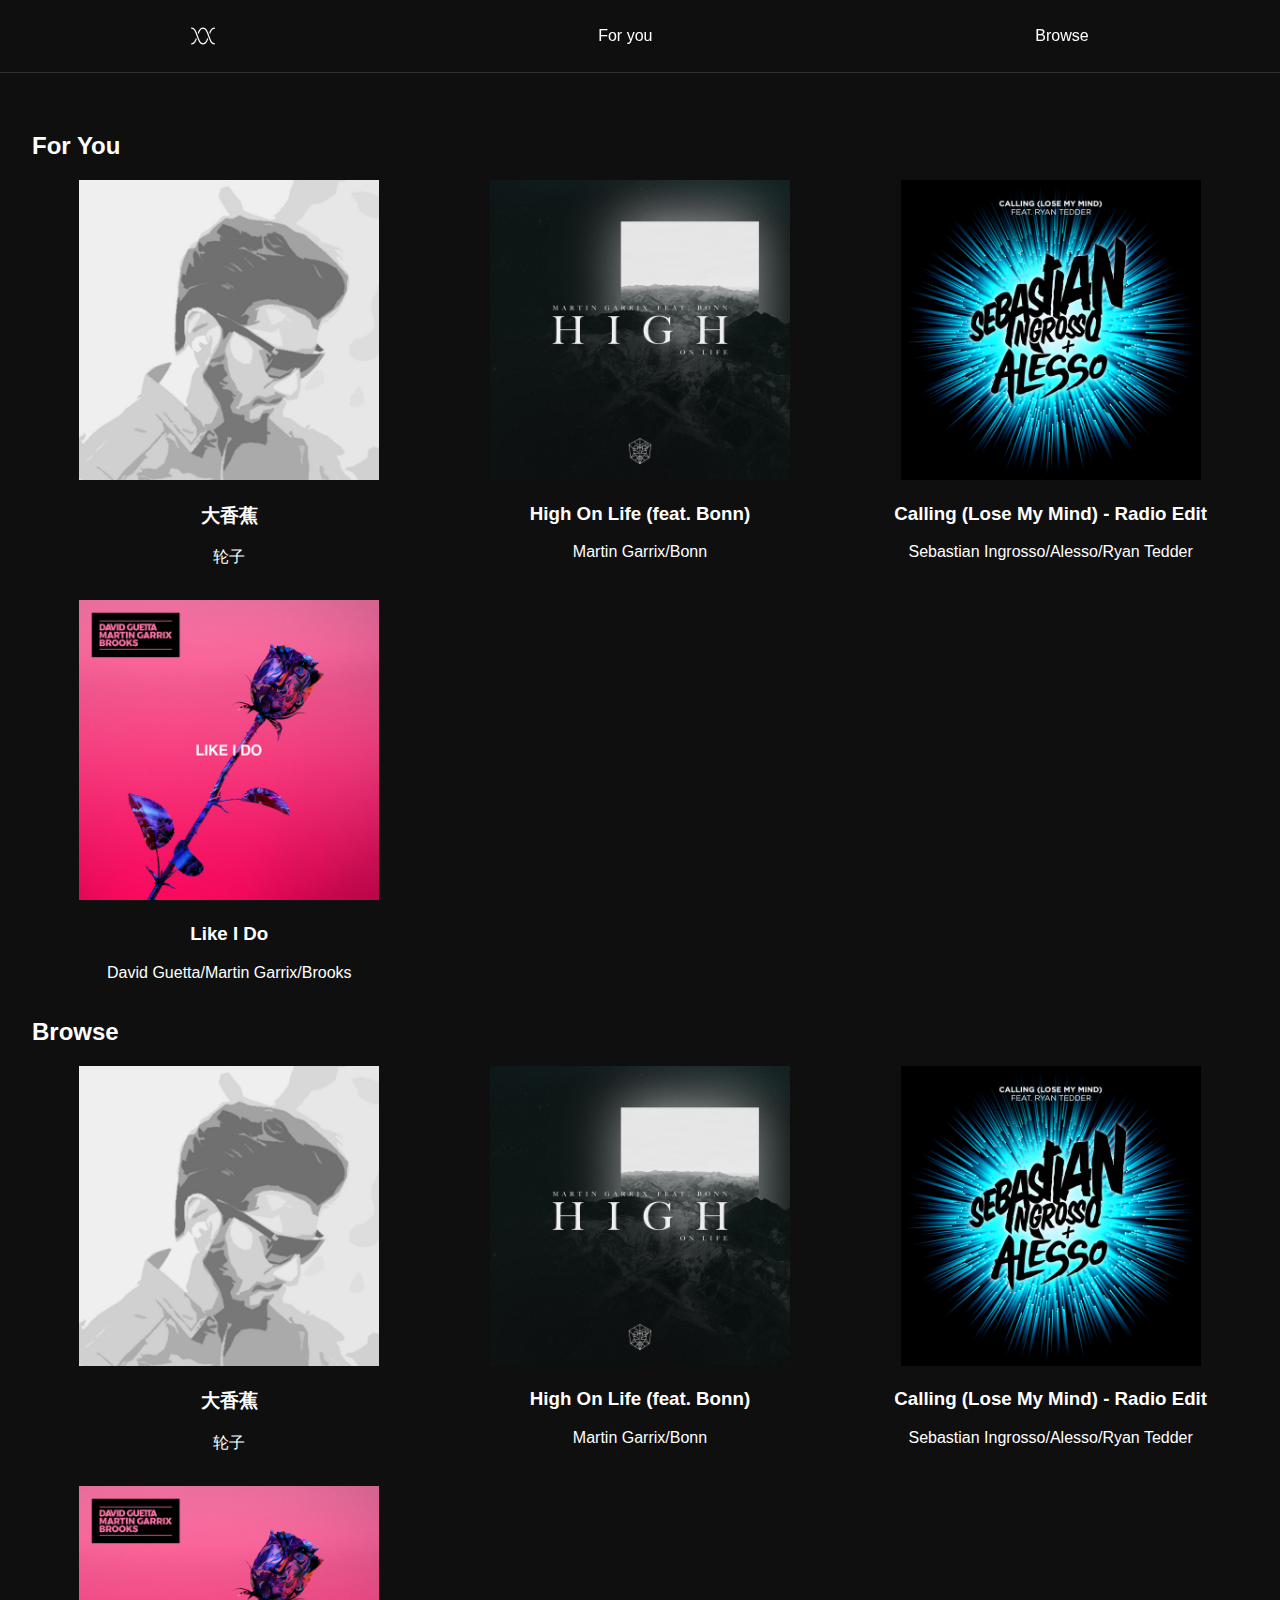
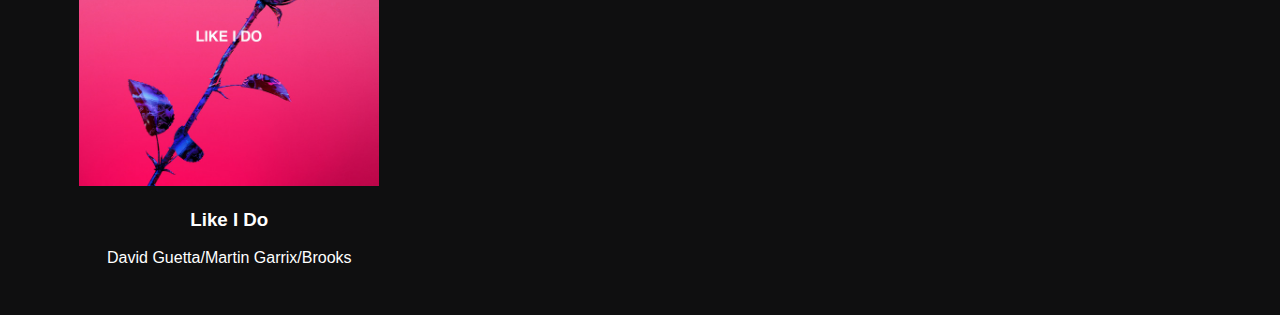
==== home/index.html @ 8a120b82 "home page" ====
<!DOCTYPE html>
<html lang="en">
<head>
    <meta charset="UTF-8">
    <meta name="viewport" content="width=device-width, initial-scale=1.0">
    <title>Rhythmix - Home</title>
    <link rel="stylesheet" href="https://cdnjs.cloudflare.com/ajax/libs/font-awesome/6.5.2/css/all.min.css"/>
    <link rel="stylesheet" href="./style.css">
    <link rel="icon" type="image/x-icon" href="/icon.ico">
</head>
<body>
    <div class="header">
        <a href="#" class="icon">
            <svg xmlns="http://www.w3.org/2000/svg" width="24" height="24" viewBox="0 0 640 512">
                <path fill="white" d="M240 121.2c-14.4 24-26.5 53.4-38.1 85.4c-5.2-15.2-10.8-30.6-16.7-45.8c8.3-20.2 17.3-39.2 27.3-56C237.1 63.8 270.7 32 320 32s82.9 31.8 107.4 72.8c24.3 40.5 42.2 93.8 59.4 145l.4 1.2c17.6 52.5 34.6 102.7 56.9 139.9c22.2 37 47.2 57.2 80 57.2c8.8 0 16 7.2 16 16s-7.2 16-16 16c-49.3 0-82.9-31.8-107.4-72.8c-24.3-40.5-42.2-93.8-59.4-145l0 0-.4-1.2c-17.6-52.5-34.6-102.7-56.9-139.9C377.8 84.2 352.8 64 320 64s-57.8 20.2-80 57.2zm-89.3 230c-8.3 20.2-17.3 39.2-27.3 56C98.9 448.2 65.3 480 16 480c-8.8 0-16-7.2-16-16s7.2-16 16-16c32.8 0 57.8-20.2 80-57.2c14.4-24 26.5-53.4 38.1-85.4c5.2 15.2 10.8 30.6 16.7 45.8zM400 390.8c14.4-24 26.5-53.4 38.1-85.4c5.2 15.2 10.8 30.6 16.7 45.8c-8.3 20.2-17.3 39.2-27.3 56C402.9 448.2 369.3 480 320 480s-82.9-31.8-107.4-72.8c-24.3-40.5-42.2-93.8-59.4-145l0 0-.4-1.2C135.2 208.6 118.3 158.4 96 121.2C73.8 84.2 48.8 64 16 64C7.2 64 0 56.8 0 48s7.2-16 16-16c49.3 0 82.9 31.8 107.4 72.8c24.3 40.5 42.2 93.8 59.4 145l.4 1.2c17.6 52.5 34.6 102.7 56.9 139.9c22.2 37 47.2 57.2 80 57.2s57.8-20.2 80-57.2zM544 121.2c-14.4 24-26.5 53.4-38.1 85.4c-5.2-15.2-10.8-30.6-16.7-45.8c8.3-20.2 17.3-39.2 27.3-56C541.1 63.8 574.7 32 624 32c8.8 0 16 7.2 16 16s-7.2 16-16 16c-32.8 0-57.8 20.2-80 57.2z"/>
            </svg>
        </a>
        <div class="nav-item">
            <a href="./#ForYou">For you</a>
        </div>
        <div class="nav-item">
            <a href="./#Browse">Browse</a>
        </div>
    </div>
    <div class="main">
        <section id="ForYou">
            <h2>For You</h2>
            <div class="grid">
                <a class="group">
                    <div class="img">
                        <img src="/image/1.webp" width="300" height="300" alt="Album Cover">
                    </div>
                    <div class="detail">
                        <h3>大香蕉</h3>
                        <p>轮子</p>
                    </div>
                </a>
                <a class="group">
                    <div class="img">
                        <img src="/image/2.webp" width="300" height="300" alt="Album Cover">
                    </div>
                    <div class="detail">
                        <h3>High On Life (feat. Bonn)</h3>
                        <p>Martin Garrix/Bonn</p>
                    </div>
                </a>
                <a class="group">
                    <div class="img">
                        <img src="/image/3.webp" width="300" height="300" alt="Album Cover">
                    </div>
                    <div class="detail">
                        <h3>Calling (Lose My Mind) - Radio Edit</h3>
                        <p>Sebastian Ingrosso/Alesso/Ryan Tedder</p>
                    </div>
                </a>
                <a class="group">
                    <div class="img">
                        <img src="/image/4.webp" width="300" height="300" alt="Album Cover">
                    </div>
                    <div class="detail">
                        <h3>Like I Do</h3>
                        <p>David Guetta/Martin Garrix/Brooks</p>
                    </div>
                </a>
            </div>
        </section>
        <section id="Browse">
            <h2>Browse</h2>
            <div class="grid">
                <a class="group">
                    <div class="img">
                        <img src="/image/1.webp" width="300" height="300" alt="Album Cover">
                    </div>
                    <div class="detail">
                        <h3>大香蕉</h3>
                        <p>轮子</p>
                    </div>
                </a>
                <a class="group">
                    <div class="img">
                        <img src="/image/2.webp" width="300" height="300" alt="Album Cover">
                    </div>
                    <div class="detail">
                        <h3>High On Life (feat. Bonn)</h3>
                        <p>Martin Garrix/Bonn</p>
                    </div>
                </a>
                <a class="group">
                    <div class="img">
                        <img src="/image/3.webp" width="300" height="300" alt="Album Cover">
                    </div>
                    <div class="detail">
                        <h3>Calling (Lose My Mind) - Radio Edit</h3>
                        <p>Sebastian Ingrosso/Alesso/Ryan Tedder</p>
                    </div>
                </a>
                <a class="group">
                    <div class="img">
                        <img src="/image/4.webp" width="300" height="300" alt="Album Cover">
                    </div>
                    <div class="detail">
                        <h3>Like I Do</h3>
                        <p>David Guetta/Martin Garrix/Brooks</p>
                    </div>
                </a>
            </div>
        </section>
    </div>
</body>
</html>
---- home/style.css ----
body, html {
    background-color: #0f0f10;
    color: white;
    font-family: sans-serif;
    margin: 0;
    padding: 0;
}

.header {
    background-color: #0f0f10d9;
    backdrop-filter: blur(10px);
    -webkit-backdrop-filter: blur(10px);
    padding: 1.5em 0;
    display: flex;
    flex-direction: row;
    align-items: center;
    justify-content: space-around;
    width: 100%;
    position: fixed;
    top: 0;
    left: 0;
    border-bottom: 1px solid #303036;
    z-index: 1000; 
}

.icon {
    display: flex;
    flex-direction: row;
    align-items: center;
}

.nav-item a {
    color: #fff;
    text-decoration: none;
}

.main {
    margin-top: 5em;
    padding: 2em;
}

.grid {
    display: grid;
    grid-template-columns: repeat(auto-fit, minmax(300px, 1fr));
    gap: 1em;
}

.group {
    display: flex;
    flex-direction: column;
    align-items: center;
    text-align: center;
}

.img img {
    max-width: 100%;
    height: auto;
}
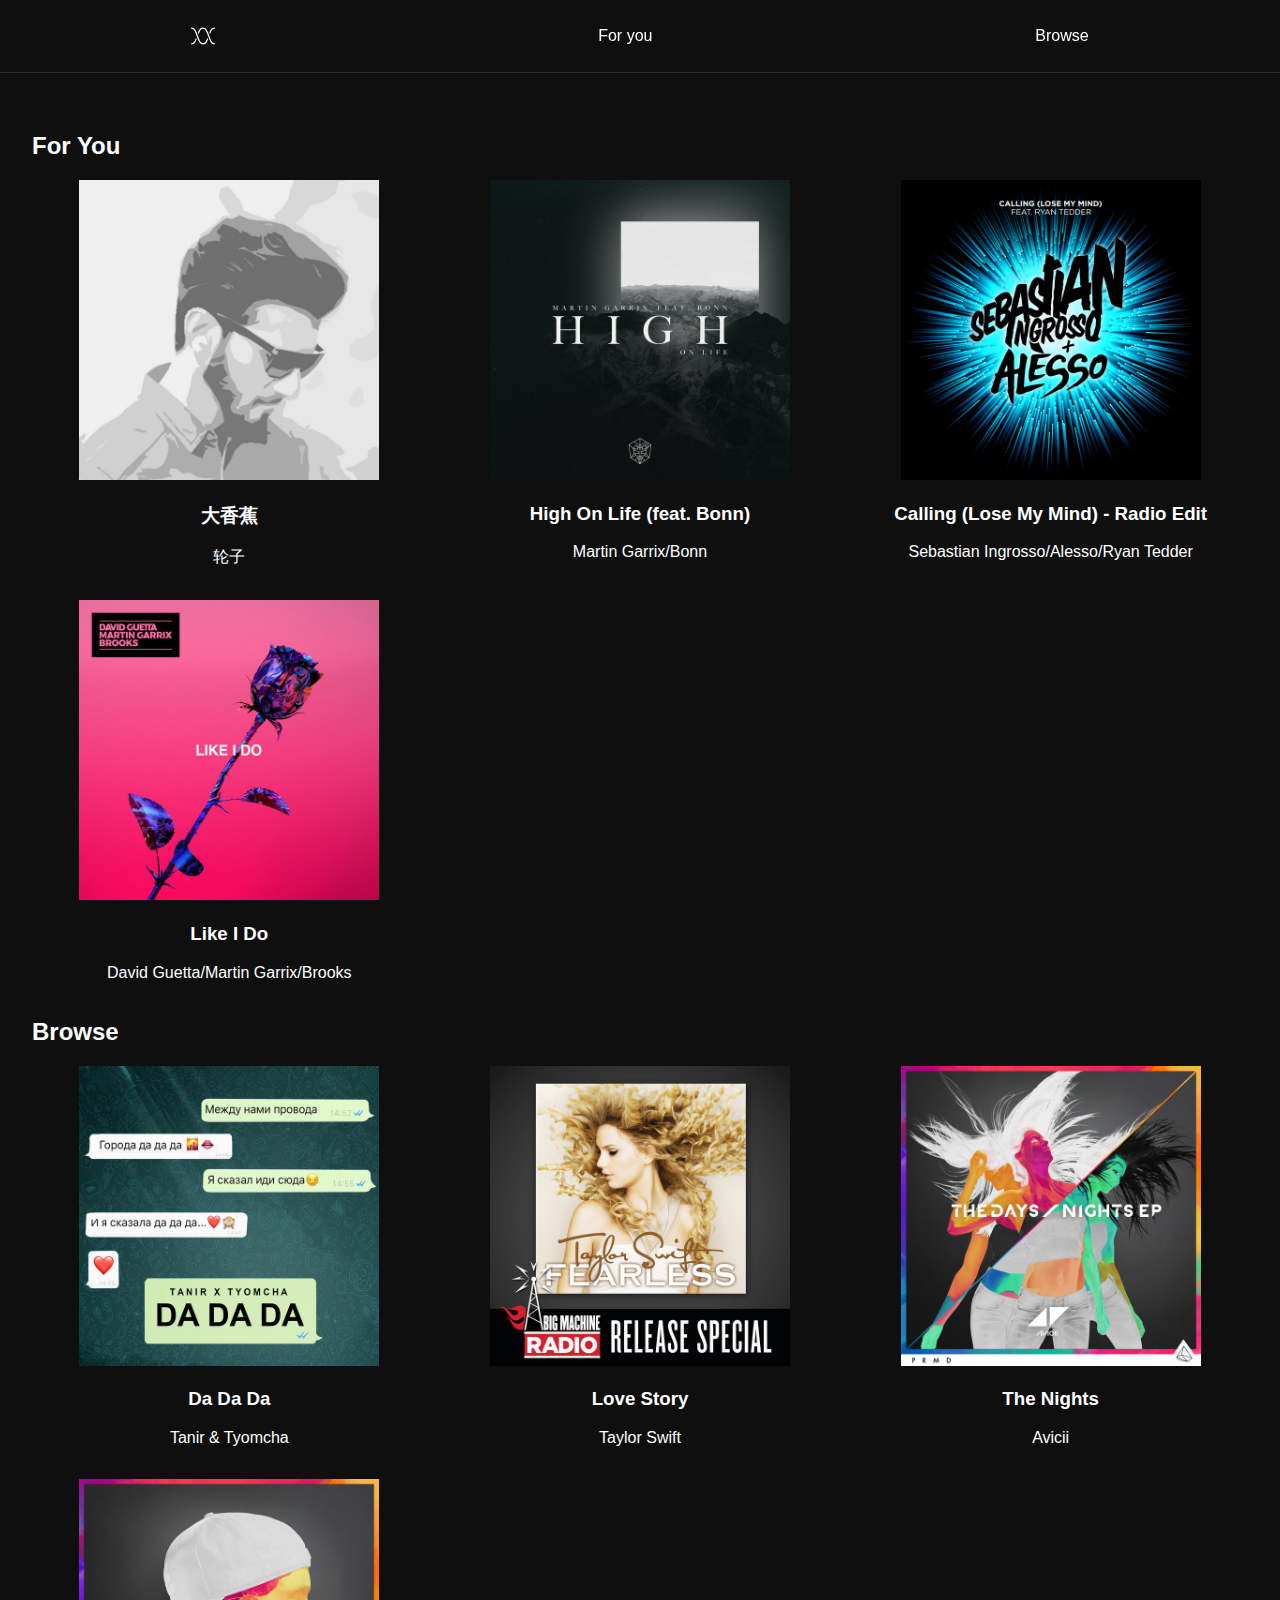
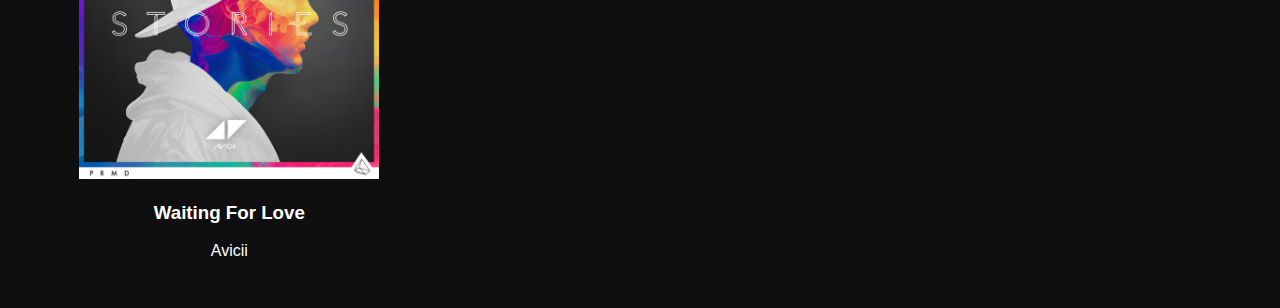
==== commit 3515a40c: "update" ====
--- a/home/index.html
+++ b/home/index.html
@@ -69,38 +69,38 @@
             <div class="grid">
                 <a class="group">
                     <div class="img">
-                        <img src="/image/1.webp" width="300" height="300" alt="Album Cover">
+                        <img src="/image/5.webp" width="300" height="300" alt="Album Cover">
                     </div>
                     <div class="detail">
-                        <h3>大香蕉</h3>
-                        <p>轮子</p>
+                        <h3>Da Da Da</h3>
+                        <p>Tanir & Tyomcha</p>
                     </div>
                 </a>
                 <a class="group">
                     <div class="img">
-                        <img src="/image/2.webp" width="300" height="300" alt="Album Cover">
+                        <img src="/image/6.webp" width="300" height="300" alt="Album Cover">
                     </div>
                     <div class="detail">
-                        <h3>High On Life (feat. Bonn)</h3>
-                        <p>Martin Garrix/Bonn</p>
+                        <h3>Love Story</h3>
+                        <p>Taylor Swift</p>
                     </div>
                 </a>
                 <a class="group">
                     <div class="img">
-                        <img src="/image/3.webp" width="300" height="300" alt="Album Cover">
+                        <img src="/image/7.webp" width="300" height="300" alt="Album Cover">
                     </div>
                     <div class="detail">
-                        <h3>Calling (Lose My Mind) - Radio Edit</h3>
-                        <p>Sebastian Ingrosso/Alesso/Ryan Tedder</p>
+                        <h3>The Nights</h3>
+                        <p>Avicii</p>
                     </div>
                 </a>
                 <a class="group">
                     <div class="img">
-                        <img src="/image/4.webp" width="300" height="300" alt="Album Cover">
+                        <img src="/image/8.webp" width="300" height="300" alt="Album Cover">
                     </div>
                     <div class="detail">
-                        <h3>Like I Do</h3>
-                        <p>David Guetta/Martin Garrix/Brooks</p>
+                        <h3>Waiting For Love</h3>
+                        <p>Avicii</p>
                     </div>
                 </a>
             </div>
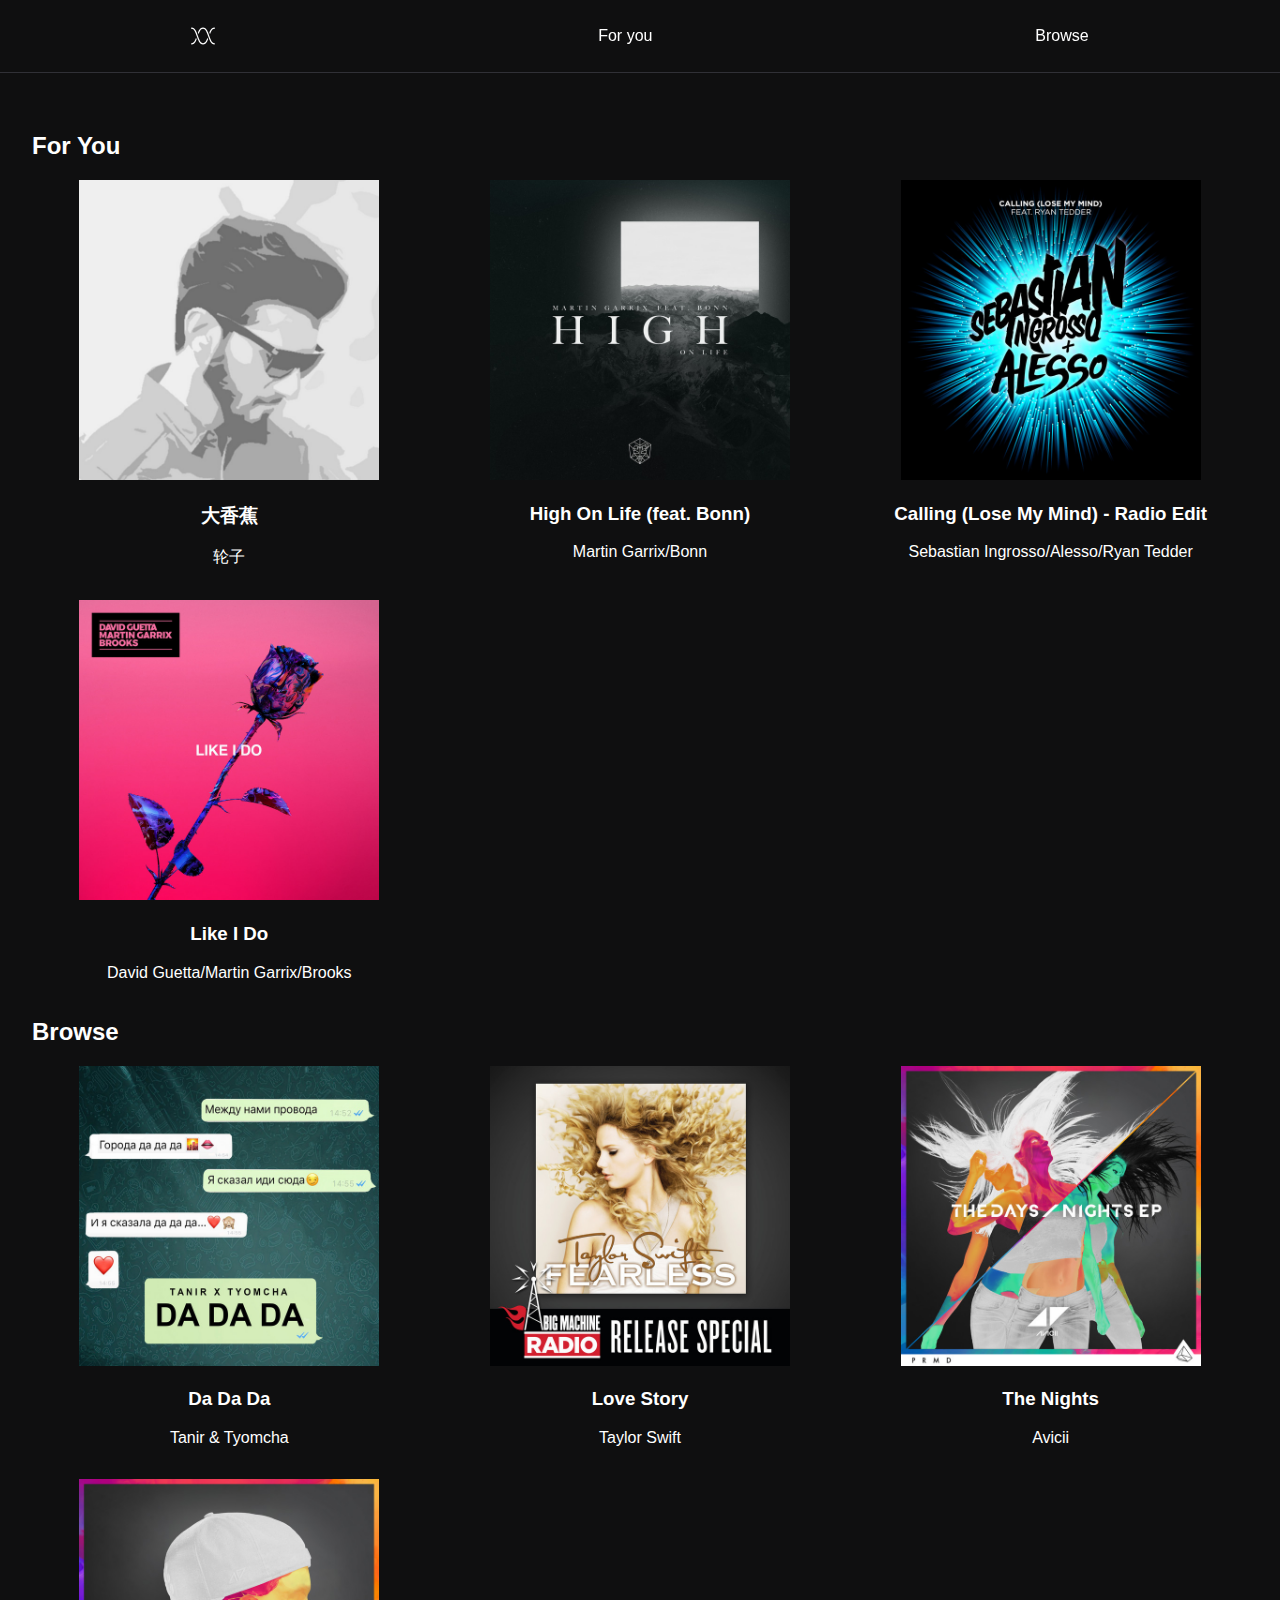
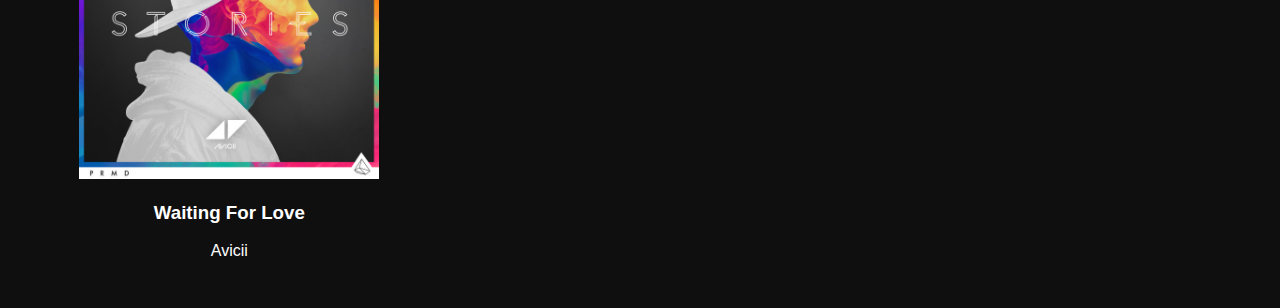
==== commit 9d0bd04e: "upload" ====
--- a/home/index.html
+++ b/home/index.html
@@ -26,36 +26,36 @@
         <section id="ForYou">
             <h2>For You</h2>
             <div class="grid">
-                <a class="group">
+                <a class="group" href="/?id=1">
                     <div class="img">
-                        <img src="/image/1.webp" width="300" height="300" alt="Album Cover">
+                        <img src="/image/1.png" width="300" height="300" alt="Album Cover">
                     </div>
                     <div class="detail">
                         <h3>大香蕉</h3>
                         <p>轮子</p>
                     </div>
                 </a>
-                <a class="group">
+                <a class="group" href="/?id=2">
                     <div class="img">
-                        <img src="/image/2.webp" width="300" height="300" alt="Album Cover">
+                        <img src="/image/2.png" width="300" height="300" alt="Album Cover">
                     </div>
                     <div class="detail">
                         <h3>High On Life (feat. Bonn)</h3>
                         <p>Martin Garrix/Bonn</p>
                     </div>
                 </a>
-                <a class="group">
+                <a class="group" href="/?id=3">
                     <div class="img">
-                        <img src="/image/3.webp" width="300" height="300" alt="Album Cover">
+                        <img src="/image/3.png" width="300" height="300" alt="Album Cover">
                     </div>
                     <div class="detail">
                         <h3>Calling (Lose My Mind) - Radio Edit</h3>
                         <p>Sebastian Ingrosso/Alesso/Ryan Tedder</p>
                     </div>
                 </a>
-                <a class="group">
+                <a class="group" href="/?id=4">
                     <div class="img">
-                        <img src="/image/4.webp" width="300" height="300" alt="Album Cover">
+                        <img src="/image/4.png" width="300" height="300" alt="Album Cover">
                     </div>
                     <div class="detail">
                         <h3>Like I Do</h3>
@@ -67,36 +67,36 @@
         <section id="Browse">
             <h2>Browse</h2>
             <div class="grid">
-                <a class="group">
+                <a class="group" href="/?id=5">
                     <div class="img">
-                        <img src="/image/5.webp" width="300" height="300" alt="Album Cover">
+                        <img src="/image/5.png" width="300" height="300" alt="Album Cover">
                     </div>
                     <div class="detail">
                         <h3>Da Da Da</h3>
                         <p>Tanir & Tyomcha</p>
                     </div>
                 </a>
-                <a class="group">
+                <a class="group" href="/?id=6">
                     <div class="img">
-                        <img src="/image/6.webp" width="300" height="300" alt="Album Cover">
+                        <img src="/image/6.png" width="300" height="300" alt="Album Cover">
                     </div>
                     <div class="detail">
-                        <h3>Love Story</h3>
+                        <h3>Love Story</h3> 
                         <p>Taylor Swift</p>
                     </div>
                 </a>
-                <a class="group">
+                <a class="group" href="/?id=7">
                     <div class="img">
-                        <img src="/image/7.webp" width="300" height="300" alt="Album Cover">
+                        <img src="/image/7.png" width="300" height="300" alt="Album Cover">
                     </div>
                     <div class="detail">
                         <h3>The Nights</h3>
                         <p>Avicii</p>
                     </div>
                 </a>
-                <a class="group">
+                <a class="group" href="/?id=8">
                     <div class="img">
-                        <img src="/image/8.webp" width="300" height="300" alt="Album Cover">
+                        <img src="/image/8.png" width="300" height="300" alt="Album Cover">
                     </div>
                     <div class="detail">
                         <h3>Waiting For Love</h3>
--- a/home/style.css
+++ b/home/style.css
@@ -50,6 +50,8 @@
     flex-direction: column;
     align-items: center;
     text-align: center;
+    color: #fff;
+    text-decoration: none;
 }
 
 .img img {
